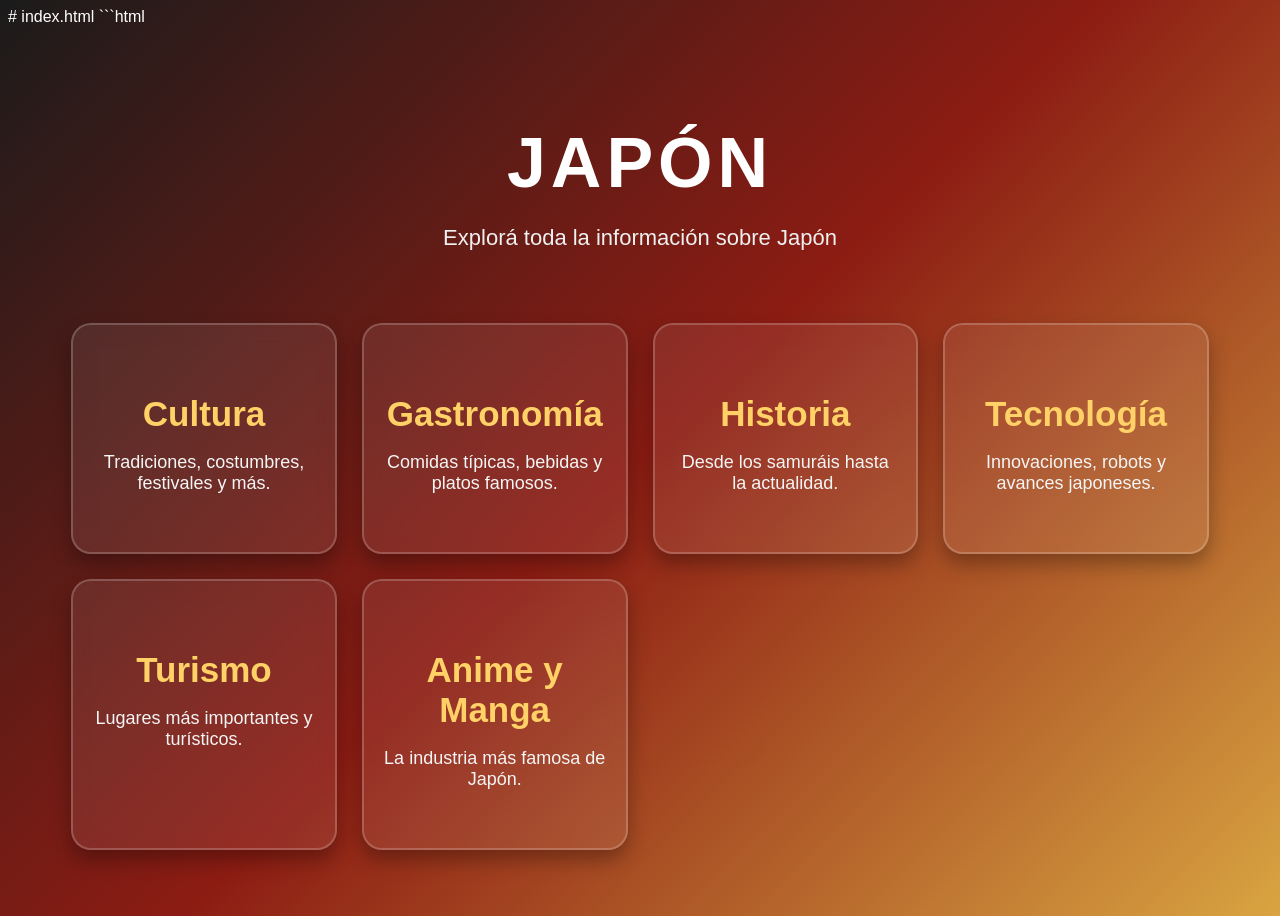
==== index.html @ a127c79e "prim" ====
# index.html

```html
<!DOCTYPE html>
<html lang="es">
<head>
  <meta charset="UTF-8">
  <meta name="viewport" content="width=device-width, initial-scale=1.0">
  <title>Japón - Proyecto Escolar</title>
  <link rel="stylesheet" href="./styles.css">
</head>
<body>

  <header>
    <h1>JAPÓN</h1>
    <p>Explorá toda la información sobre Japón</p>
  </header>

  <main class="contenedor">

    <a href="cultura.html" class="tarjeta">
      <h2>Cultura</h2>
      <p>Tradiciones, costumbres, festivales y más.</p>
    </a>

    <a href="gastronomia.html" class="tarjeta">
      <h2>Gastronomía</h2>
      <p>Comidas típicas, bebidas y platos famosos.</p>
    </a>

    <a href="historia.html" class="tarjeta">
      <h2>Historia</h2>
      <p>Desde los samuráis hasta la actualidad.</p>
    </a>

    <a href="tecnologia.html" class="tarjeta">
      <h2>Tecnología</h2>
      <p>Innovaciones, robots y avances japoneses.</p>
    </a>

    <a href="turismo.html" class="tarjeta">
      <h2>Turismo</h2>
      <p>Lugares más importantes y turísticos.</p>
    </a>

    <a href="anime.html" class="tarjeta">
      <h2>Anime y Manga</h2>
      <p>La industria más famosa de Japón.</p>
    </a>

  </main>

</body>
</html>
---- styles.css ----
# index.html

```html
<!DOCTYPE html>
<html lang="es">
<head>
  <meta charset="UTF-8">
  <meta name="viewport" content="width=device-width, initial-scale=1.0">
  <title>Japón - Proyecto Escolar</title>
  <link rel="stylesheet" href="style.css">
</head>
<body>

  <header>
    <h1>JAPÓN</h1>
    <p>Explorá toda la información sobre Japón</p>
  </header>

  <main class="contenedor">

    <a href="cultura.html" class="tarjeta">
      <h2>Cultura</h2>
      <p>Tradiciones, costumbres, festivales y más.</p>
    </a>

    <a href="gastronomia.html" class="tarjeta">
      <h2>Gastronomía</h2>
      <p>Comidas típicas, bebidas y platos famosos.</p>
    </a>

    <a href="historia.html" class="tarjeta">
      <h2>Historia</h2>
      <p>Desde los samuráis hasta la actualidad.</p>
    </a>

    <a href="tecnologia.html" class="tarjeta">
      <h2>Tecnología</h2>
      <p>Innovaciones, robots y avances japoneses.</p>
    </a>

    <a href="turismo.html" class="tarjeta">
      <h2>Turismo</h2>
      <p>Lugares más importantes y turísticos.</p>
    </a>

    <a href="anime.html" class="tarjeta">
      <h2>Anime y Manga</h2>
      <p>La industria más famosa de Japón.</p>
    </a>

  </main>

</body>
</html>
```

---

# style.css

```css
@import url('https://fonts.googleapis.com/css2?family=Oswald:wght@300;400;600&display=swap');

* {
    margin: 0;
    padding: 0;
    box-sizing: border-box;
}

body {
    font-family: 'Oswald', sans-serif;
    background: linear-gradient(135deg, #1B1B1B, #8C1C13, #D9A441);
    min-height: 100vh;
    color: white;
}

header {
    text-align: center;
    padding: 50px 20px;
}

header h1 {
    font-size: 70px;
    letter-spacing: 5px;
    margin-bottom: 10px;
}

header p {
    font-size: 22px;
    color: #f0f0f0;
}

.contenedor {
    width: 90%;
    max-width: 1200px;
    margin: auto;
    display: grid;
    grid-template-columns: repeat(auto-fit, minmax(250px, 1fr));
    gap: 25px;
    padding-bottom: 50px;
}

.tarjeta {
    background: rgba(255,255,255,0.08);
    border: 2px solid rgba(255,255,255,0.2);
    border-radius: 20px;
    padding: 40px 20px;
    text-align: center;
    text-decoration: none;
    color: white;
    transition: 0.4s;
    backdrop-filter: blur(10px);
    box-shadow: 0 10px 20px rgba(0,0,0,0.3);
}

.tarjeta:hover {
    transform: translateY(-10px) scale(1.03);
    background: rgba(255,255,255,0.15);
    border-color: #D9A441;
}

.tarjeta h2 {
    font-size: 35px;
    margin-bottom: 15px;
    color: #FFD166;
}

.tarjeta p {
    font-size: 18px;
    color: #f5f5f5;
}
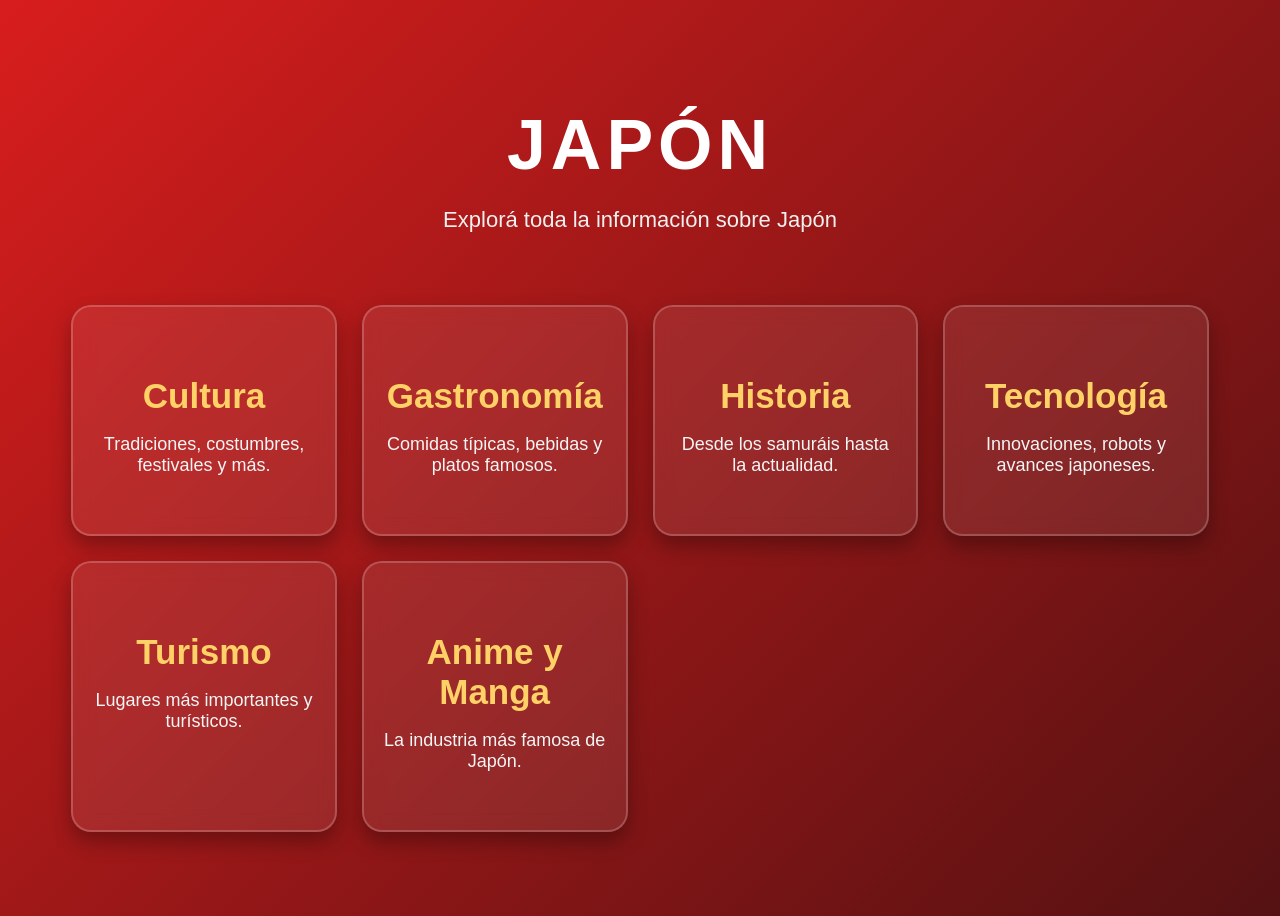
==== commit d71d30b8: "fix" ====
--- a/index.html
+++ b/index.html
@@ -1,6 +1,3 @@
-# index.html
-
-```html
 <!DOCTYPE html>
 <html lang="es">
 <head>
@@ -10,7 +7,7 @@
   <link rel="stylesheet" href="./styles.css">
 </head>
 <body>
-
+  
   <header>
     <h1>JAPÓN</h1>
     <p>Explorá toda la información sobre Japón</p>
--- a/styles.css
+++ b/styles.css
@@ -72,7 +72,35 @@
     background: linear-gradient(135deg, #1B1B1B, #8C1C13, #D9A441);
     min-height: 100vh;
     color: white;
-}
+background:
+linear-gradient(
+    -45deg,
+    #2a0f0f,
+    #391f1f,
+    #290d0e,
+    #d81d1d
+);
+
+background-size: 400% 400%;
+
+animation: fondoAnimado 12s ease infinite;
+@keyframes fondoAnimado{
+
+    0%{
+        background-position: 0% 50%;
+    }
+
+    50%{
+        background-position: 100% 50%;
+    }
+
+    100%{
+        background-position: 0% 50%;
+    }
+
+}
+}
+
 
 header {
     text-align: center;
@@ -128,4 +156,129 @@
 .tarjeta p {
     font-size: 18px;
     color: #f5f5f5;
+}
+/* ========================= */
+/* 📱 RESPONSIVE CELULAR 📱 */
+/* ========================= */
+
+@media(max-width: 900px){
+
+    /* TITULOS */
+
+    h1{
+        font-size: 55px !important;
+        text-align: center;
+    }
+
+    h2{
+        font-size: 38px !important;
+        text-align: center;
+    }
+
+    p{
+        font-size: 18px !important;
+        line-height: 1.8;
+    }
+
+    /* HERO */
+
+    .hero{
+
+        padding: 40px 20px;
+
+        height: auto;
+
+        min-height: 100vh;
+    }
+
+    .hero-contenido{
+
+        width: 100%;
+    }
+
+    .hero p{
+
+        width: 100% !important;
+    }
+
+    /* CARDS */
+
+    .card,
+    .reverse{
+
+        flex-direction: column !important;
+
+        text-align: center;
+
+        padding: 25px;
+    }
+
+    .card img{
+
+        width: 100% !important;
+
+        height: auto !important;
+
+        max-height: 260px;
+
+        object-fit: cover;
+    }
+
+    /* CONTENEDOR */
+
+    .contenedor{
+
+        width: 95%;
+    }
+
+    /* BOTONES */
+
+    .volver{
+
+        top: 15px;
+        left: 15px;
+
+        padding: 10px 18px;
+
+        font-size: 14px;
+    }
+
+    .anime-btn,
+    .vuelo-btn{
+
+        width: 100%;
+
+        font-size: 20px;
+
+        padding: 18px;
+    }
+
+    /* BANNERS */
+
+    .banner{
+
+        padding: 60px 20px;
+    }
+
+    /* GRID */
+
+    .grid{
+
+        grid-template-columns: 1fr;
+    }
+
+    /* VIDEO */
+
+    iframe{
+
+        height: 250px;
+    }
+
+    /* NUMEROS GIGANTES */
+
+    .numero{
+
+        font-size: 55px;
+    }
+
 }
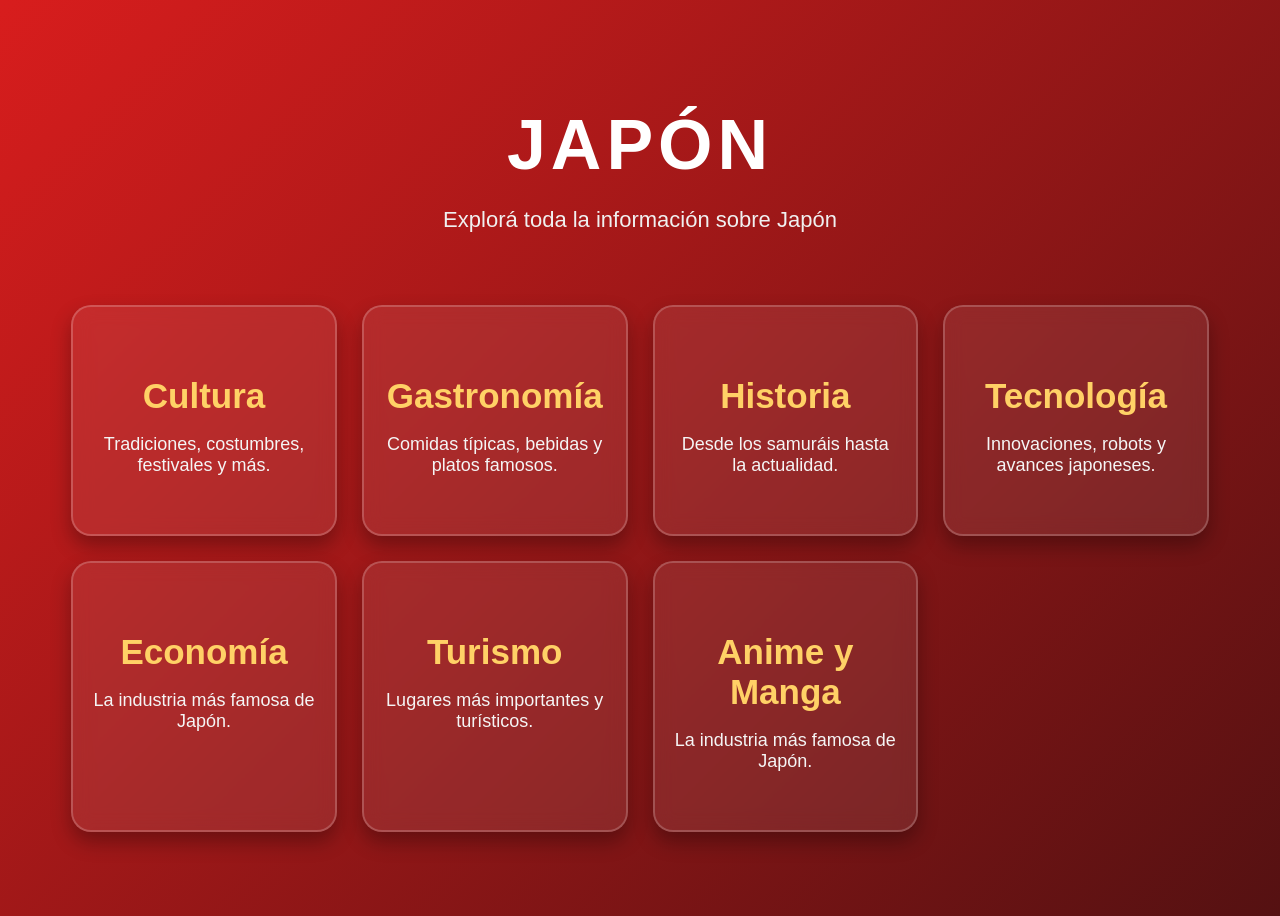
==== commit 20a5b789: "economia" ====
--- a/index.html
+++ b/index.html
@@ -7,7 +7,7 @@
   <link rel="stylesheet" href="./styles.css">
 </head>
 <body>
-  
+
   <header>
     <h1>JAPÓN</h1>
     <p>Explorá toda la información sobre Japón</p>
@@ -35,6 +35,11 @@
       <p>Innovaciones, robots y avances japoneses.</p>
     </a>
 
+<a href="economia.html" class="tarjeta">
+      <h2>Economía</h2>
+      <p>La industria más famosa de Japón.</p>
+    </a>
+    
     <a href="turismo.html" class="tarjeta">
       <h2>Turismo</h2>
       <p>Lugares más importantes y turísticos.</p>
